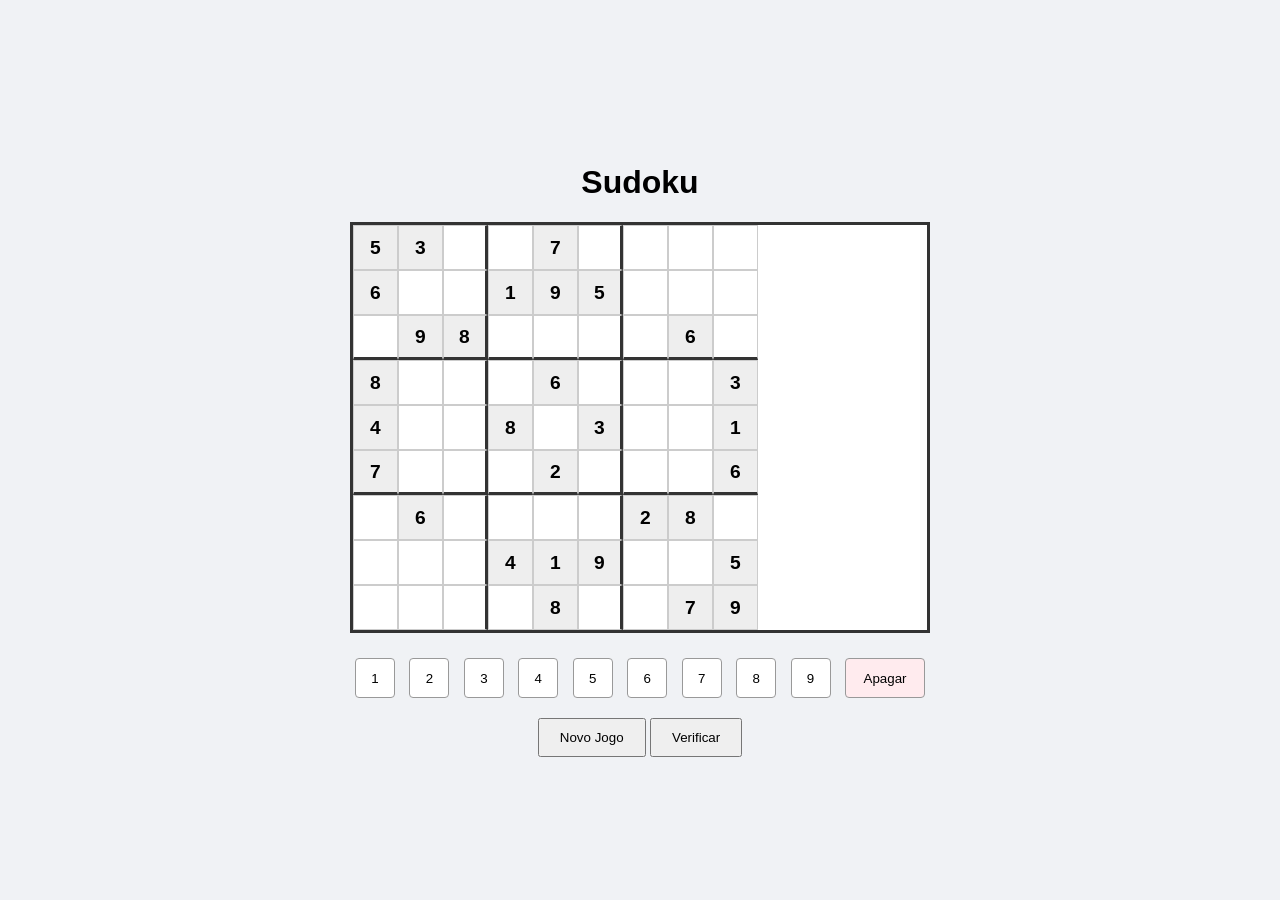
==== index.html @ 3349b12f "Commit inicial 1.0.0" ====
<!DOCTYPE html>
<html lang="pt-br">
<head>
    <meta charset="UTF-8">
    <meta name="viewport" content="width=device-width, initial-scale=1.0">
    <title>Sudoku Minimalista</title>
    <link rel="stylesheet" href="style.css">
</head>
<body>

    <div class="container">
        <h1>Sudoku</h1>
        
        <div id="grid" class="sudoku-grid"></div>

        <div class="controls">
            <div class="number-pad">
                <button onclick="inputNumber(1)">1</button>
                <button onclick="inputNumber(2)">2</button>
                <button onclick="inputNumber(3)">3</button>
                <button onclick="inputNumber(4)">4</button>
                <button onclick="inputNumber(5)">5</button>
                <button onclick="inputNumber(6)">6</button>
                <button onclick="inputNumber(7)">7</button>
                <button onclick="inputNumber(8)">8</button>
                <button onclick="inputNumber(9)">9</button>
                <button onclick="inputNumber(0)" class="erase">Apagar</button>
            </div>
            
            <div class="actions">
                <button id="new-game" onclick="resetGame()">Novo Jogo</button>
                <button id="check-game" onclick="checkSolution()">Verificar</button>
            </div>
        </div>
    </div>

    <script src="script.js"></script>
</body>
</html>
---- style.css ----
:root {
    --bg-color: #f0f2f5;
    --cell-size: 45px;
    --border-thick: 3px solid #333;
    --border-thin: 1px solid #ccc;
    --selected: #bbdefb;
    --fixed-text: #000;
    --input-text: #1976d2;
}

body {
    font-family: 'Segoe UI', sans-serif;
    background-color: var(--bg-color);
    display: flex;
    justify-content: center;
    align-items: center;
    height: 100vh;
    margin: 0;
}

.container {
    text-align: center;
}

.sudoku-grid {
    display: grid;
    grid-template-columns: repeat(9, var(--cell-size));
    grid-template-rows: repeat(9, var(--cell-size));
    border: var(--border-thick);
    background-color: white;
    margin-bottom: 20px;
}

.cell {
    width: var(--cell-size);
    height: var(--cell-size);
    border: var(--border-thin);
    box-sizing: border-box;
    display: flex;
    align-items: center;
    justify-content: center;
    font-size: 1.2rem;
    cursor: pointer;
    user-select: none;
}

/* Criando o efeito de quadrantes 3x3 */
.cell:nth-child(3n) { border-right: var(--border-thick); }
.cell:nth-child(9n) { border-right: var(--border-thin); }
.cell:nth-child(n+19):nth-child(-n+27),
.cell:nth-child(n+46):nth-child(-n+54) {
    border-bottom: var(--border-thick);
}

.cell.fixed { font-weight: bold; color: var(--fixed-text); background: #eee; }
.cell.selected { background-color: var(--selected) !important; }
.cell.input { color: var(--input-text); }

.number-pad button {
    width: 40px;
    height: 40px;
    margin: 5px;
    cursor: pointer;
    border: 1px solid #999;
    border-radius: 4px;
    background: white;
}

.number-pad button.erase { width: 80px; background: #ffebee; }
.actions { margin-top: 15px; }
.actions button { padding: 10px 20px; cursor: pointer; }
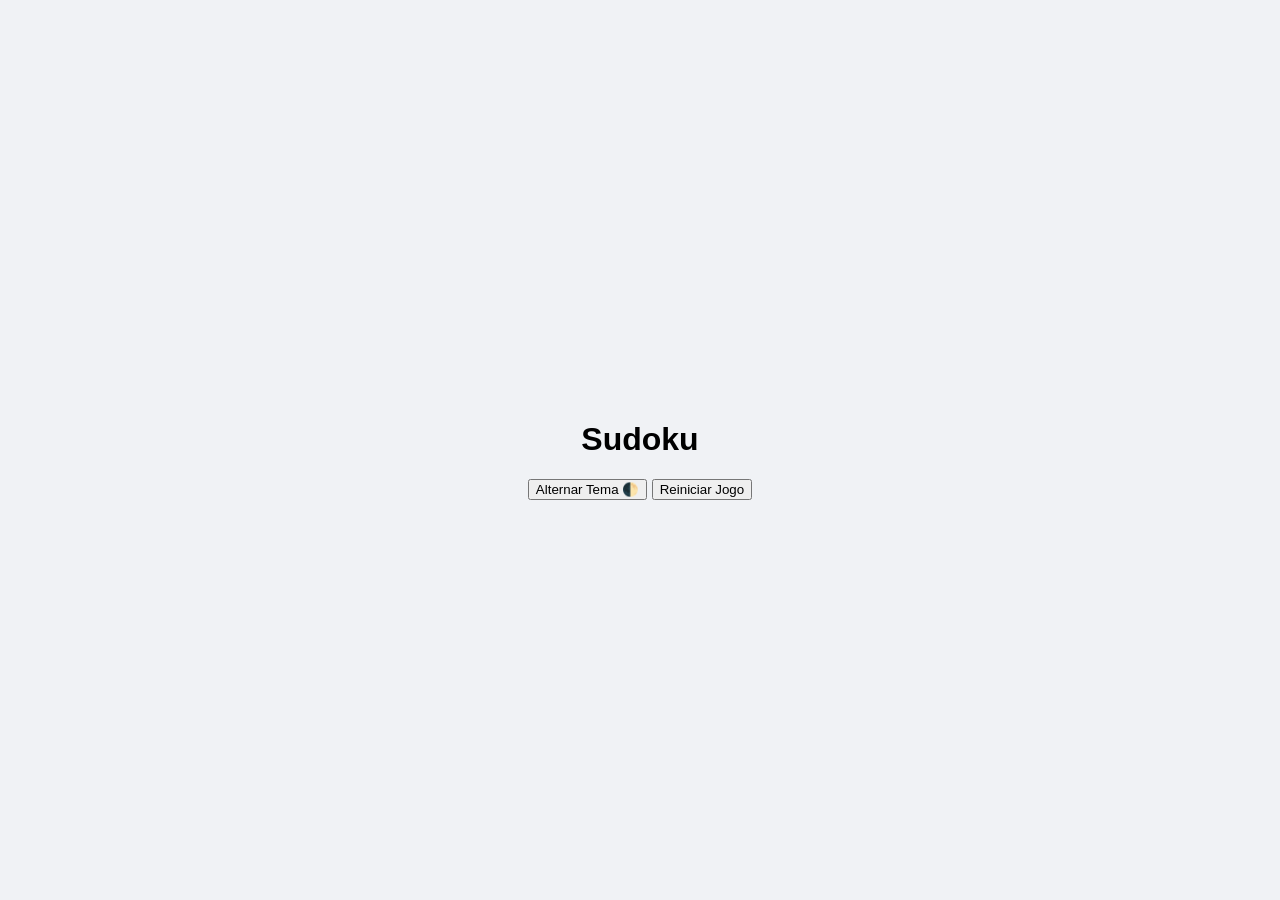
==== commit 3dfa74fb: "Melhorias estrutura da LandPage 1.1.0" ====
--- a/index.html
+++ b/index.html
@@ -7,31 +7,16 @@
     <link rel="stylesheet" href="style.css">
 </head>
 <body>
-
     <div class="container">
         <h1>Sudoku</h1>
         
-        <div id="grid" class="sudoku-grid"></div>
+        <div class="controls">
+            <button id="theme-toggle">Alternar Tema 🌓</button>
+            <button id="reset-btn">Reiniciar Jogo</button>
+        </div>
 
-        <div class="controls">
-            <div class="number-pad">
-                <button onclick="inputNumber(1)">1</button>
-                <button onclick="inputNumber(2)">2</button>
-                <button onclick="inputNumber(3)">3</button>
-                <button onclick="inputNumber(4)">4</button>
-                <button onclick="inputNumber(5)">5</button>
-                <button onclick="inputNumber(6)">6</button>
-                <button onclick="inputNumber(7)">7</button>
-                <button onclick="inputNumber(8)">8</button>
-                <button onclick="inputNumber(9)">9</button>
-                <button onclick="inputNumber(0)" class="erase">Apagar</button>
+        <div id="sudoku-board" class="grid">
             </div>
-            
-            <div class="actions">
-                <button id="new-game" onclick="resetGame()">Novo Jogo</button>
-                <button id="check-game" onclick="checkSolution()">Verificar</button>
-            </div>
-        </div>
     </div>
 
     <script src="script.js"></script>
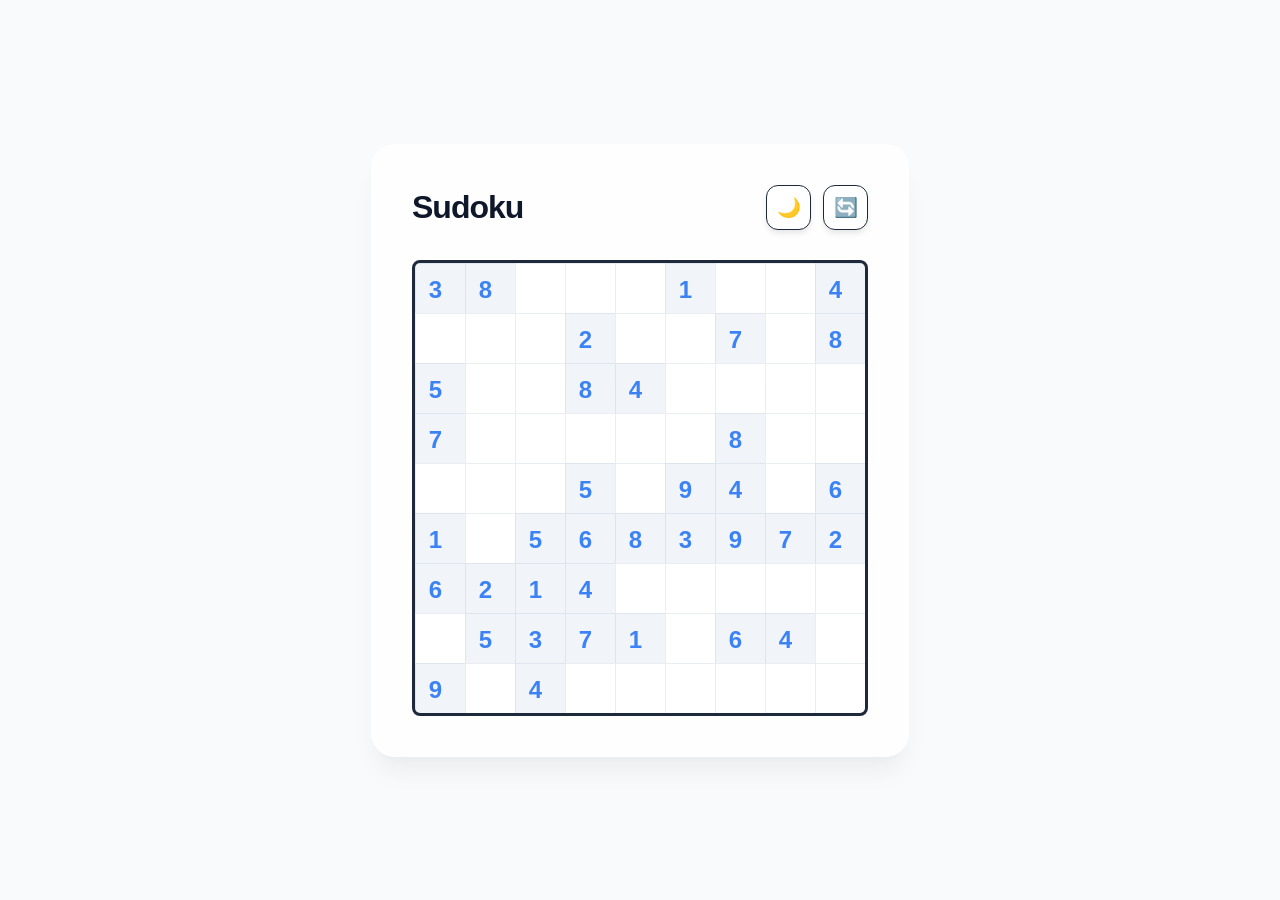
==== commit 39a9f600: "1.4.0 - Semi Prototipo" ====
--- a/index.html
+++ b/index.html
@@ -3,17 +3,22 @@
 <head>
     <meta charset="UTF-8">
     <meta name="viewport" content="width=device-width, initial-scale=1.0">
-    <title>Sudoku Minimalista</title>
+    <title>Sudoku Moderno</title>
     <link rel="stylesheet" href="style.css">
 </head>
 <body>
     <div class="container">
-        <h1>Sudoku</h1>
-        
-        <div class="controls">
-            <button id="theme-toggle">Alternar Tema 🌓</button>
-            <button id="reset-btn">Reiniciar Jogo</button>
-        </div>
+        <header>
+            <h1>Sudoku</h1>
+            <div class="icon-controls">
+                <button id="theme-toggle" title="Alternar Tema" class="icon-btn">
+                    <span id="theme-icon">🌙</span>
+                </button>
+                <button id="reset-btn" title="Novo Jogo" class="icon-btn">
+                    <span>🔄</span>
+                </button>
+            </div>
+        </header>
 
         <div id="sudoku-board" class="grid">
             </div>
--- a/style.css
+++ b/style.css
@@ -1,71 +1,134 @@
 :root {
-    --bg-color: #f0f2f5;
-    --cell-size: 45px;
-    --border-thick: 3px solid #333;
-    --border-thin: 1px solid #ccc;
-    --selected: #bbdefb;
-    --fixed-text: #000;
-    --input-text: #1976d2;
+    --bg-página: #f8fafc;
+    --bg-tabuleiro: rgba(255, 255, 255, 0.8);
+    --text-color: #0f172a;
+    --cell-bg: #ffffff;
+    --border-main: #1e293b;
+    --invalid-color: #ff4d4d;
+    --fixed-cell-bg: #f1f5f9;
+    --accent-color: #3b82f6;
+    --shadow: 0 20px 25px -5px rgba(0, 0, 0, 0.05), 0 10px 10px -5px rgba(0, 0, 0, 0.02);
+}
+
+[data-theme="dark"] {
+    --bg-página: #020617;
+    --bg-tabuleiro: rgba(30, 41, 59, 0.7);
+    --text-color: #f1f5f9;
+    --cell-bg: #1e293b;
+    --border-main: #94a3b8;
+    --invalid-color: #ef4444;
+    --fixed-cell-bg: #0f172a;
+    --shadow: 0 20px 25px -5px rgba(0, 0, 0, 0.3);
 }
 
 body {
-    font-family: 'Segoe UI', sans-serif;
-    background-color: var(--bg-color);
+    background-color: var(--bg-página);
+    color: var(--text-color);
+    font-family: 'Inter', -apple-system, sans-serif;
     display: flex;
     justify-content: center;
     align-items: center;
-    height: 100vh;
+    min-height: 100vh;
     margin: 0;
+    transition: all 0.5s cubic-bezier(0.4, 0, 0.2, 1);
 }
 
 .container {
-    text-align: center;
+    padding: 40px;
+    background-color: var(--bg-tabuleiro);
+    backdrop-filter: blur(10px); /* Efeito de vidro */
+    border-radius: 24px;
+    box-shadow: var(--shadow);
+    border: 1px solid rgba(255, 255, 255, 0.1);
 }
 
-.sudoku-grid {
-    display: grid;
-    grid-template-columns: repeat(9, var(--cell-size));
-    grid-template-rows: repeat(9, var(--cell-size));
-    border: var(--border-thick);
-    background-color: white;
-    margin-bottom: 20px;
+header {
+    display: flex;
+    justify-content: space-between;
+    align-items: center;
+    margin-bottom: 30px;
 }
 
-.cell {
-    width: var(--cell-size);
-    height: var(--cell-size);
-    border: var(--border-thin);
-    box-sizing: border-box;
+h1 { margin: 0; font-weight: 800; letter-spacing: -1px; }
+
+.icon-controls { display: flex; gap: 12px; }
+
+.icon-btn {
+    background: var(--cell-bg);
+    border: 1px solid var(--border-main);
+    color: var(--text-color);
+    width: 45px;
+    height: 45px;
+    border-radius: 12px;
+    cursor: pointer;
     display: flex;
     align-items: center;
     justify-content: center;
     font-size: 1.2rem;
-    cursor: pointer;
-    user-select: none;
+    transition: all 0.2s;
+    box-shadow: 0 4px 6px -1px rgba(0, 0, 0, 0.1);
 }
 
-/* Criando o efeito de quadrantes 3x3 */
-.cell:nth-child(3n) { border-right: var(--border-thick); }
-.cell:nth-child(9n) { border-right: var(--border-thin); }
-.cell:nth-child(n+19):nth-child(-n+27),
-.cell:nth-child(n+46):nth-child(-n+54) {
-    border-bottom: var(--border-thick);
+.icon-btn:hover {
+    transform: translateY(-2px);
+    background-color: var(--accent-color);
+    color: white;
+    border-color: var(--accent-color);
 }
 
-.cell.fixed { font-weight: bold; color: var(--fixed-text); background: #eee; }
-.cell.selected { background-color: var(--selected) !important; }
-.cell.input { color: var(--input-text); }
-
-.number-pad button {
-    width: 40px;
-    height: 40px;
-    margin: 5px;
-    cursor: pointer;
-    border: 1px solid #999;
-    border-radius: 4px;
-    background: white;
+.grid {
+    display: grid;
+    grid-template-columns: repeat(9, 50px);
+    grid-template-rows: repeat(9, 50px);
+    gap: 0; /* Usaremos bordas nas células */
+    border: 3px solid var(--border-main);
+    border-radius: 8px;
+    overflow: hidden;
+    background-color: var(--border-main);
 }
 
-.number-pad button.erase { width: 80px; background: #ffebee; }
-.actions { margin-top: 15px; }
-.actions button { padding: 10px 20px; cursor: pointer; }+.cell {
+    width: 50px;
+    height: 50px;
+    border: 0.1px solid rgba(148, 163, 184, 0.2);
+    background: var(--cell-bg);
+    color: var(--text-color);
+    text-align: center;
+    font-size: 1.5rem;
+    font-weight: 500;
+    outline: none;
+    transition: all 0.15s ease;
+}
+
+/* Divisões principais do Sudoku */
+.cell:nth-child(3n) { border-right: 3px solid var(--border-main); }
+.cell:nth-child(9n) { border-right: none; }
+.grid > .cell:nth-child(n+19):nth-child(-n+27),
+.grid > .cell:nth-child(n+46):nth-child(-n+54) {
+    border-bottom: 3px solid var(--border-main);
+}
+
+.cell.fixed {
+    background-color: var(--fixed-cell-bg);
+    color: var(--accent-color);
+    font-weight: 700;
+}
+
+.cell:focus {
+    background-color: #dbeafe;
+    box-shadow: inset 0 0 0 2px var(--accent-color);
+}
+
+[data-theme="dark"] .cell:focus { background-color: #334155; }
+
+.cell.invalid {
+    background-color: var(--invalid-color) !important;
+    color: white;
+    animation: shake 0.3s;
+}
+
+@keyframes shake {
+    0%, 100% { transform: translateX(0); }
+    25% { transform: translateX(-4px); }
+    75% { transform: translateX(4px); }
+}
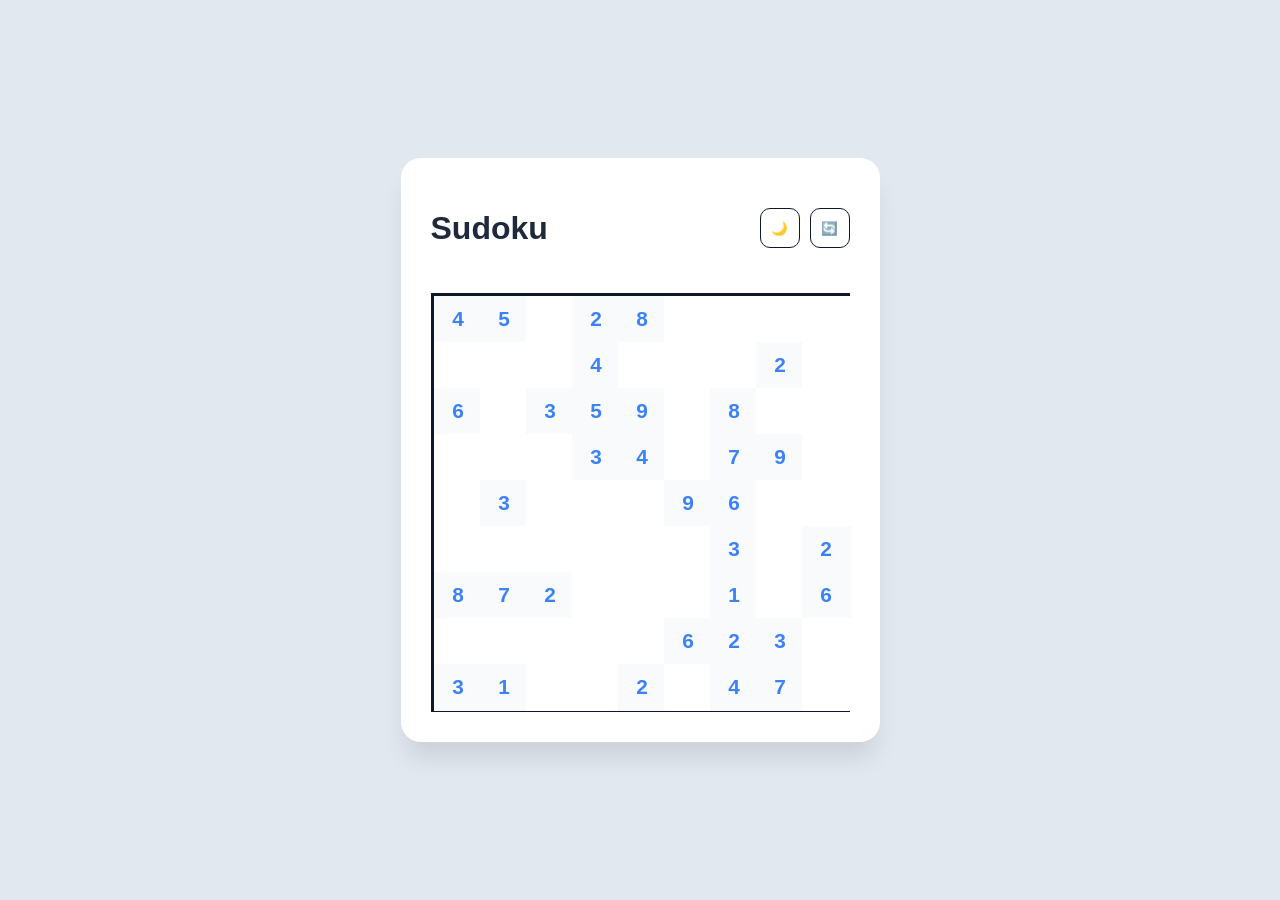
==== commit c3010614: "Correção do encapsulamento 1.4.4" ====
--- a/index.html
+++ b/index.html
@@ -1,9 +1,9 @@
 <!DOCTYPE html>
-<html lang="pt-br">
+<html lang="pt-br" data-theme="light">
 <head>
     <meta charset="UTF-8">
     <meta name="viewport" content="width=device-width, initial-scale=1.0">
-    <title>Sudoku Moderno</title>
+    <title>Sudoku Premium</title>
     <link rel="stylesheet" href="style.css">
 </head>
 <body>
@@ -11,19 +11,17 @@
         <header>
             <h1>Sudoku</h1>
             <div class="icon-controls">
-                <button id="theme-toggle" title="Alternar Tema" class="icon-btn">
+                <button id="theme-toggle" class="icon-btn" title="Alternar Tema">
                     <span id="theme-icon">🌙</span>
                 </button>
-                <button id="reset-btn" title="Novo Jogo" class="icon-btn">
+                <button id="reset-btn" class="icon-btn" title="Novo Jogo">
                     <span>🔄</span>
                 </button>
             </div>
         </header>
 
-        <div id="sudoku-board" class="grid">
-            </div>
+        <div id="sudoku-board" class="grid"></div>
     </div>
-
     <script src="script.js"></script>
 </body>
 </html>
--- a/style.css
+++ b/style.css
@@ -1,134 +1,99 @@
 :root {
-    --bg-página: #f8fafc;
-    --bg-tabuleiro: rgba(255, 255, 255, 0.8);
-    --text-color: #0f172a;
+    --bg-page: #e2e8f0;      /* Fundo da página claro */
+    --bg-container: #ffffff; /* Fundo do tabuleiro branco */
+    --text-primary: #1e293b;
     --cell-bg: #ffffff;
-    --border-main: #1e293b;
-    --invalid-color: #ff4d4d;
-    --fixed-cell-bg: #f1f5f9;
-    --accent-color: #3b82f6;
-    --shadow: 0 20px 25px -5px rgba(0, 0, 0, 0.05), 0 10px 10px -5px rgba(0, 0, 0, 0.02);
+    --cell-fixed-bg: #f8fafc;
+    --border-strong: #0f172a;
+    --accent: #3b82f6;
+    --error: #ef4444;
 }
 
 [data-theme="dark"] {
-    --bg-página: #020617;
-    --bg-tabuleiro: rgba(30, 41, 59, 0.7);
-    --text-color: #f1f5f9;
+    --bg-page: #020617;      /* Fundo da página escuro */
+    --bg-container: #1e293b; /* Fundo do tabuleiro azulado escuro */
+    --text-primary: #f8fafc;
     --cell-bg: #1e293b;
-    --border-main: #94a3b8;
-    --invalid-color: #ef4444;
-    --fixed-cell-bg: #0f172a;
-    --shadow: 0 20px 25px -5px rgba(0, 0, 0, 0.3);
+    --cell-fixed-bg: #0f172a;
+    --border-strong: #94a3b8;
+    --accent: #60a5fa;
+    --error: #991b1b;
 }
 
 body {
-    background-color: var(--bg-página);
-    color: var(--text-color);
-    font-family: 'Inter', -apple-system, sans-serif;
+    background-color: var(--bg-page);
+    color: var(--text-primary);
+    font-family: 'Inter', sans-serif;
     display: flex;
     justify-content: center;
     align-items: center;
     min-height: 100vh;
     margin: 0;
-    transition: all 0.5s cubic-bezier(0.4, 0, 0.2, 1);
+    transition: background-color 0.4s;
 }
 
 .container {
-    padding: 40px;
-    background-color: var(--bg-tabuleiro);
-    backdrop-filter: blur(10px); /* Efeito de vidro */
-    border-radius: 24px;
-    box-shadow: var(--shadow);
-    border: 1px solid rgba(255, 255, 255, 0.1);
+    padding: 30px;
+    background-color: var(--bg-container);
+    border-radius: 20px;
+    box-shadow: 0 20px 25px -5px rgba(0, 0, 0, 0.1);
+    text-align: center;
 }
 
 header {
     display: flex;
     justify-content: space-between;
     align-items: center;
-    margin-bottom: 30px;
+    margin-bottom: 25px;
 }
 
-h1 { margin: 0; font-weight: 800; letter-spacing: -1px; }
-
-.icon-controls { display: flex; gap: 12px; }
+.icon-controls { display: flex; gap: 10px; }
 
 .icon-btn {
     background: var(--cell-bg);
-    border: 1px solid var(--border-main);
-    color: var(--text-color);
-    width: 45px;
-    height: 45px;
-    border-radius: 12px;
+    border: 1px solid var(--border-strong);
+    color: var(--text-primary);
+    width: 40px;
+    height: 40px;
+    border-radius: 10px;
     cursor: pointer;
-    display: flex;
-    align-items: center;
-    justify-content: center;
-    font-size: 1.2rem;
-    transition: all 0.2s;
-    box-shadow: 0 4px 6px -1px rgba(0, 0, 0, 0.1);
+    transition: 0.2s;
 }
 
-.icon-btn:hover {
-    transform: translateY(-2px);
-    background-color: var(--accent-color);
-    color: white;
-    border-color: var(--accent-color);
-}
+.icon-btn:hover { transform: scale(1.1); background: var(--accent); color: white; }
 
 .grid {
     display: grid;
-    grid-template-columns: repeat(9, 50px);
-    grid-template-rows: repeat(9, 50px);
-    gap: 0; /* Usaremos bordas nas células */
-    border: 3px solid var(--border-main);
-    border-radius: 8px;
-    overflow: hidden;
-    background-color: var(--border-main);
+    grid-template-columns: repeat(9, 45px);
+    grid-template-rows: repeat(9, 45px);
+    border: 3px solid var(--border-strong);
+    background-color: var(--border-strong);
+    gap: 1px;
 }
 
 .cell {
-    width: 50px;
-    height: 50px;
-    border: 0.1px solid rgba(148, 163, 184, 0.2);
-    background: var(--cell-bg);
-    color: var(--text-color);
+    width: 45px;
+    height: 45px;
+    border: none;
+    background-color: var(--cell-bg);
+    color: var(--text-primary);
     text-align: center;
-    font-size: 1.5rem;
-    font-weight: 500;
+    font-size: 1.3rem;
     outline: none;
-    transition: all 0.15s ease;
 }
 
-/* Divisões principais do Sudoku */
-.cell:nth-child(3n) { border-right: 3px solid var(--border-main); }
+/* Bordas dos quadrantes 3x3 */
+.cell:nth-child(3n) { border-right: 2px solid var(--border-strong); }
 .cell:nth-child(9n) { border-right: none; }
 .grid > .cell:nth-child(n+19):nth-child(-n+27),
 .grid > .cell:nth-child(n+46):nth-child(-n+54) {
-    border-bottom: 3px solid var(--border-main);
+    border-bottom: 2px solid var(--border-strong);
 }
 
-.cell.fixed {
-    background-color: var(--fixed-cell-bg);
-    color: var(--accent-color);
-    font-weight: 700;
-}
-
-.cell:focus {
-    background-color: #dbeafe;
-    box-shadow: inset 0 0 0 2px var(--accent-color);
-}
-
-[data-theme="dark"] .cell:focus { background-color: #334155; }
-
-.cell.invalid {
-    background-color: var(--invalid-color) !important;
-    color: white;
-    animation: shake 0.3s;
-}
+.cell.fixed { background-color: var(--cell-fixed-bg); font-weight: bold; color: var(--accent); }
+.cell.invalid { background-color: var(--error) !important; color: white; animation: shake 0.2s; }
 
 @keyframes shake {
-    0%, 100% { transform: translateX(0); }
-    25% { transform: translateX(-4px); }
-    75% { transform: translateX(4px); }
+    25% { transform: translateX(-2px); }
+    75% { transform: translateX(2px); }
 }
